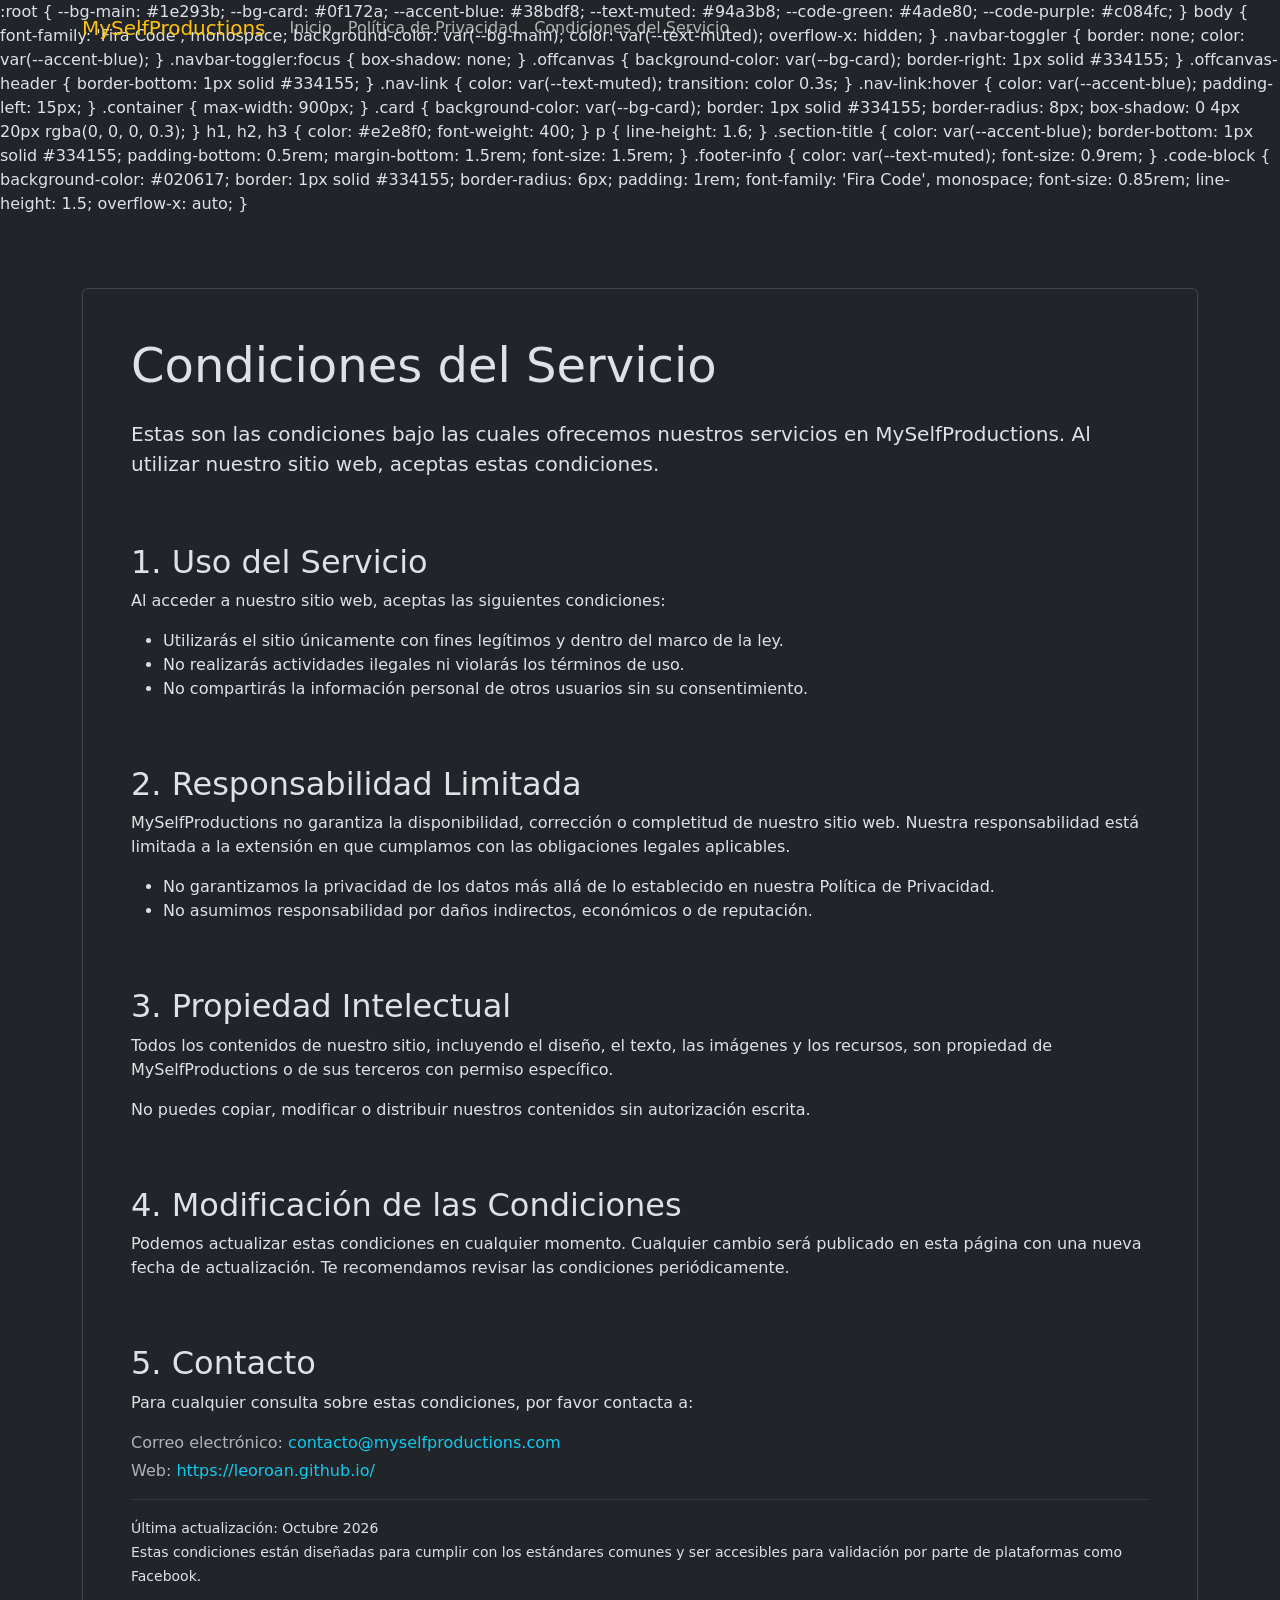
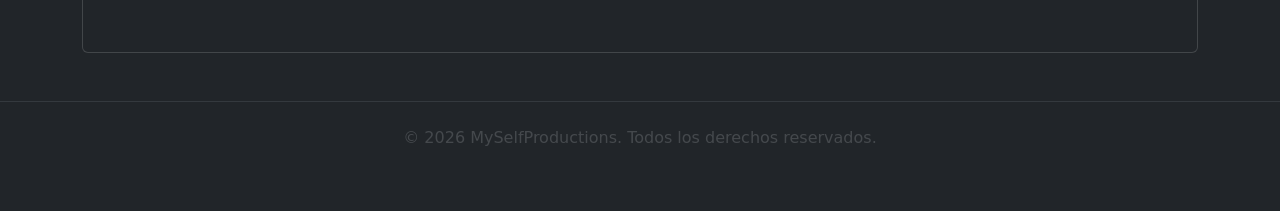
==== condiciones.html @ 39c14593 "Agregar enlaces a la política de privacidad y condiciones del servicio en index.html; eliminar archi" ====
<!doctype html>
<html lang="es" data-bs-theme="dark">
  <head>
    <meta charset="utf-8">
    <meta name="viewport" content="width=device-width, initial-scale=1">
    <meta name="description" content="Condiciones del Servicio | MySelfProductions">
    <title>Condiciones del Servicio | MySelfProductions</title>
    <link rel="icon" href="./favicon.svg" type="image/svg+xml">
    <link rel="icon" href="./favicon.svg" sizes="any" type="image/svg+xml">

    <!-- Open Graph (Facebook) -->
    <meta property="og:type" content="website">
    <meta property="og:title" content="Condiciones del Servicio | MySelfProductions">
    <meta property="og:description" content="Conoce las condiciones bajo las cuales ofrecemos nuestros servicios en MySelfProductions.">
    <meta property="og:url" content="https://leoroan.github.io/condiciones.html">
    <meta property="og:site_name" content="MySelfProductions">
    <meta property="og:image" content="https://leoroan.github.io/assets/og-image.png">
    <meta property="og:image:alt" content="MySelfProductions - Condiciones del Servicio">

    <!-- Twitter Card -->
    <meta name="twitter:card" content="summary_large_image">
    <meta name="twitter:title" content="Condiciones del Servicio | MySelfProductions">
    <meta name="twitter:description" content="Conoce las condiciones bajo las cuales ofrecemos nuestros servicios en MySelfProductions.">

    <link rel="preconnect" href="https://fonts.googleapis.com">
    <link rel="preconnect" href="https://fonts.gstatic.com" crossorigin>
    <link href="https://fonts.googleapis.com/css2?family=Fira+Code:wght@300;400;600&display=swap" rel="stylesheet">

    <link rel="stylesheet" href="https://cdn.jsdelivr.net/npm/bootstrap@5.3.3/dist/css/bootstrap.min.css" integrity="sha384-QWTKZyjpPEjISv5WaRU9OFeRpok6YctnYmDr5pNlyT2bRjXh0JMhjY6hW+ALEwIH" crossorigin="anonymous">
    <link rel="stylesheet" href="https://cdn.jsdelivr.net/npm/bootstrap-icons@1.11.3/font/bootstrap-icons.min.css">

    <style id="page-style"></style>

    <!-- Estilos -->
    :root {
      --bg-main: #1e293b;
      --bg-card: #0f172a;
      --accent-blue: #38bdf8;
      --text-muted: #94a3b8;
      --code-green: #4ade80;
      --code-purple: #c084fc;
    }
    body {
      font-family: 'Fira Code', monospace;
      background-color: var(--bg-main);
      color: var(--text-muted);
      overflow-x: hidden;
    }
    .navbar-toggler { border: none; color: var(--accent-blue); }
    .navbar-toggler:focus { box-shadow: none; }
    .offcanvas {
      background-color: var(--bg-card);
      border-right: 1px solid #334155;
    }
    .offcanvas-header { border-bottom: 1px solid #334155; }
    .nav-link {
      color: var(--text-muted);
      transition: color 0.3s;
    }
    .nav-link:hover {
      color: var(--accent-blue);
      padding-left: 15px;
    }
    .container { max-width: 900px; }
    .card {
      background-color: var(--bg-card);
      border: 1px solid #334155;
      border-radius: 8px;
      box-shadow: 0 4px 20px rgba(0, 0, 0, 0.3);
    }
    h1, h2, h3 { color: #e2e8f0; font-weight: 400; }
    p { line-height: 1.6; }
    .section-title {
      color: var(--accent-blue);
      border-bottom: 1px solid #334155;
      padding-bottom: 0.5rem;
      margin-bottom: 1.5rem;
      font-size: 1.5rem;
    }
    .footer-info { color: var(--text-muted); font-size: 0.9rem; }
    .code-block {
      background-color: #020617;
      border: 1px solid #334155;
      border-radius: 6px;
      padding: 1rem;
      font-family: 'Fira Code', monospace;
      font-size: 0.85rem;
      line-height: 1.5;
      overflow-x: auto;
    }
  </head>
  <body>
    <div id="loader-wrapper">
      <div class="spinner-border text-light" role="status">
        <span class="visually-hidden">Cargando...</span>
      </div>
    </div>
    <nav class="navbar navbar-expand-lg fixed-top">
      <div class="container">
        <a class="navbar-brand fw-medium" href="./index.html">
          <span class="text-warning">MySelfProductions</span>
        </a>
        <button class="navbar-toggler" type="button" data-bs-toggle="offcanvas" data-bs-target="#offcanvasNavbar">
          <i class="bi bi-list"></i>
        </button>
        <div class="offcanvas offcanvas-end" tabindex="-1" id="offcanvasNavbar">
          <div class="offcanvas-header">
            <h5 class="offcanvas-title">Menú</h5>
          </div>
          <div class="offcanvas-body">
            <ul class="navbar-nav">
              <li class="nav-item"><a class="nav-link" href="./index.html">Inicio</a></li>
              <li class="nav-item"><a class="nav-link" href="./politica-privacidad.html">Política de Privacidad</a></li>
              <li class="nav-item"><a class="nav-link" href="./condiciones.html">Condiciones del Servicio</a></li>
            </ul>
          </div>
        </div>
      </div>
    </nav>
    <main class="container mt-5 pt-4">
      <div class="card p-4 p-md-5">
        <h1 class="display-5 mb-4">Condiciones del Servicio</h1>
        <p class="lead">Estas son las condiciones bajo las cuales ofrecemos nuestros servicios en MySelfProductions. Al utilizar nuestro sitio web, aceptas estas condiciones.</p>

        <div class="my-4"></div>

        <h2 class="section-title">1. Uso del Servicio</h2>
        <p>Al acceder a nuestro sitio web, aceptas las siguientes condiciones:</p>
        <ul>
          <li>Utilizarás el sitio únicamente con fines legítimos y dentro del marco de la ley.</li>
          <li>No realizarás actividades ilegales ni violarás los términos de uso.</li>
          <li>No compartirás la información personal de otros usuarios sin su consentimiento.</li>
        </ul>

        <div class="my-4"></div>

        <h2 class="section-title">2. Responsabilidad Limitada</h2>
        <p>MySelfProductions no garantiza la disponibilidad, corrección o completitud de nuestro sitio web. Nuestra responsabilidad está limitada a la extensión en que cumplamos con las obligaciones legales aplicables.</p>
        <ul>
          <li>No garantizamos la privacidad de los datos más allá de lo establecido en nuestra Política de Privacidad.</li>
          <li>No asumimos responsabilidad por daños indirectos, económicos o de reputación.</li>
        </ul>

        <div class="my-4"></div>

        <h2 class="section-title">3. Propiedad Intelectual</h2>
        <p>Todos los contenidos de nuestro sitio, incluyendo el diseño, el texto, las imágenes y los recursos, son propiedad de MySelfProductions o de sus terceros con permiso específico.</p>
        <p>No puedes copiar, modificar o distribuir nuestros contenidos sin autorización escrita.</p>

        <div class="my-4"></div>

        <h2 class="section-title">4. Modificación de las Condiciones</h2>
        <p>Podemos actualizar estas condiciones en cualquier momento. Cualquier cambio será publicado en esta página con una nueva fecha de actualización. Te recomendamos revisar las condiciones periódicamente.</p>

        <div class="my-4"></div>

        <h2 class="section-title">5. Contacto</h2>
        <p>Para cualquier consulta sobre estas condiciones, por favor contacta a:</p>
        <div class="code-block">
          <p class="mb-1"><span class="text-muted">Correo electrónico:</span> <span class="text-info">contacto@myselfproductions.com</span></p>
          <p class="mb-0"><span class="text-muted">Web:</span> <span class="text-info">https://leoroan.github.io/</span></p>
        </div>

        <hr class="border-secondary opacity-25">

        <p class="footer-info">
          <small>Última actualización: Octubre 2026<br>Estas condiciones están diseñadas para cumplir con los estándares comunes y ser accesibles para validación por parte de plataformas como Facebook.</small>
        </p>
      </div>
    </main>

    <!-- Footer -->
    <footer class="text-center py-4 mt-5 border-top border-secondary opacity-25">
      <p class="text-muted mb-0">&copy; 2026 MySelfProductions. Todos los derechos reservados.</p>
    </footer>

    <script src="https://cdn.jsdelivr.net/npm/bootstrap@5.3.3/dist/js/bootstrap.bundle.min.js" integrity="sha384-YvpcrYf0tY3lHB60NNkmXc5s9fDVZLESaAA55NDzOxhy9GkcIdslK1eN7N6jIeHz" crossorigin="anonymous"></script>

    <script>
      document.addEventListener("DOMContentLoaded", () => {
        const loader = document.getElementById('loader-wrapper');
        setTimeout(() => {
          loader.style.opacity = '0';
          setTimeout(() => loader.style.display = 'none', 500);
        }, 800);
      });
    </script>
  </body>
</html>
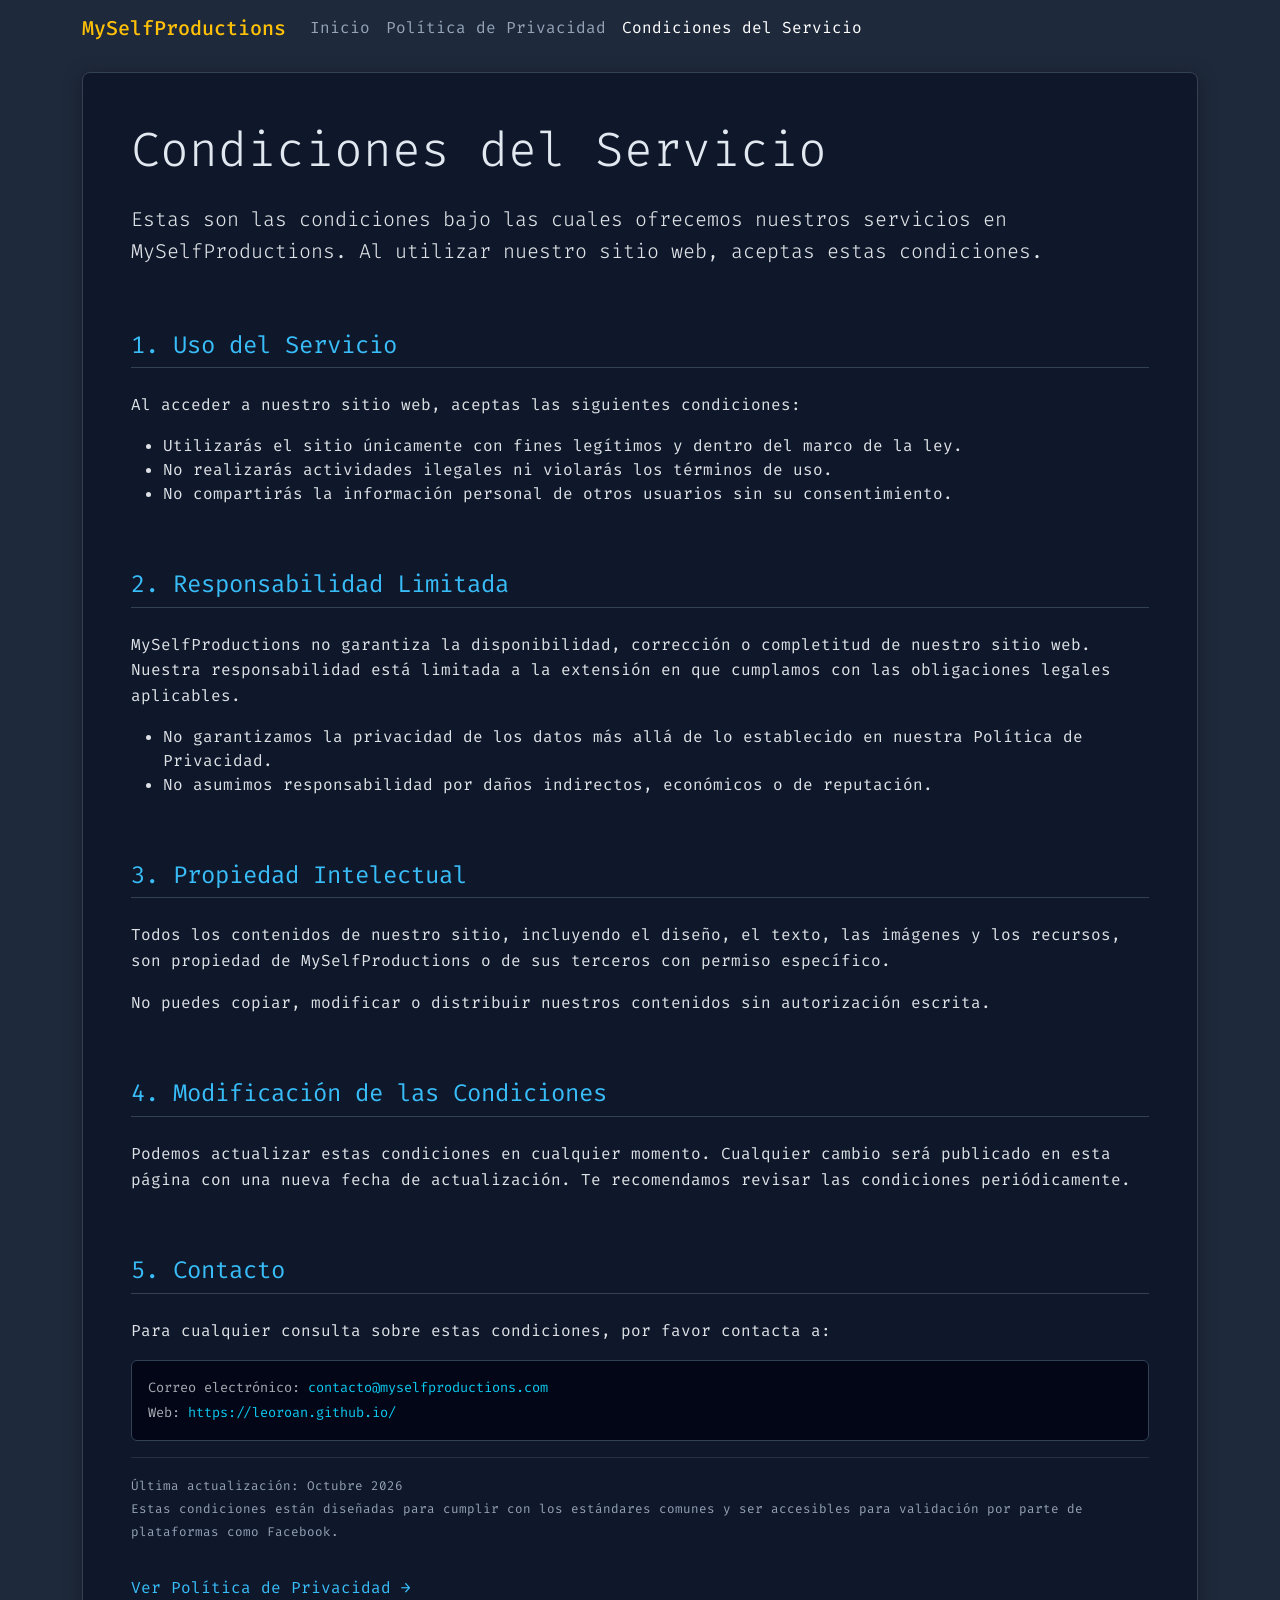
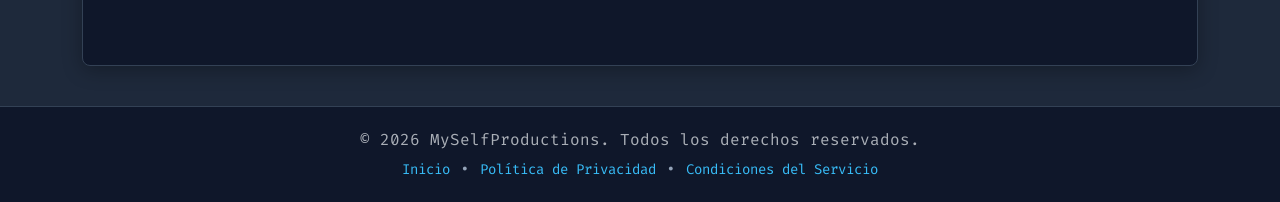
==== commit a3736adc: "Agregar página de Política de Privacidad y actualizar Condiciones del Servicio con enlaces y estilos" ====
--- a/condiciones.html
+++ b/condiciones.html
@@ -1,117 +1,34 @@
 <!doctype html>
 <html lang="es" data-bs-theme="dark">
   <head>
-    <meta charset="utf-8">
-    <meta name="viewport" content="width=device-width, initial-scale=1">
-    <meta name="description" content="Condiciones del Servicio | MySelfProductions">
+    <meta charset="utf-8" />
+    <meta name="viewport" content="width=device-width, initial-scale=1" />
+    <meta name="description" content="Condiciones del Servicio | MySelfProductions" />
     <title>Condiciones del Servicio | MySelfProductions</title>
-    <link rel="icon" href="./favicon.svg" type="image/svg+xml">
-    <link rel="icon" href="./favicon.svg" sizes="any" type="image/svg+xml">
-
-    <!-- Open Graph (Facebook) -->
-    <meta property="og:type" content="website">
-    <meta property="og:title" content="Condiciones del Servicio | MySelfProductions">
-    <meta property="og:description" content="Conoce las condiciones bajo las cuales ofrecemos nuestros servicios en MySelfProductions.">
-    <meta property="og:url" content="https://leoroan.github.io/condiciones.html">
-    <meta property="og:site_name" content="MySelfProductions">
-    <meta property="og:image" content="https://leoroan.github.io/assets/og-image.png">
-    <meta property="og:image:alt" content="MySelfProductions - Condiciones del Servicio">
-
-    <!-- Twitter Card -->
-    <meta name="twitter:card" content="summary_large_image">
-    <meta name="twitter:title" content="Condiciones del Servicio | MySelfProductions">
-    <meta name="twitter:description" content="Conoce las condiciones bajo las cuales ofrecemos nuestros servicios en MySelfProductions.">
-
-    <link rel="preconnect" href="https://fonts.googleapis.com">
-    <link rel="preconnect" href="https://fonts.gstatic.com" crossorigin>
-    <link href="https://fonts.googleapis.com/css2?family=Fira+Code:wght@300;400;600&display=swap" rel="stylesheet">
-
-    <link rel="stylesheet" href="https://cdn.jsdelivr.net/npm/bootstrap@5.3.3/dist/css/bootstrap.min.css" integrity="sha384-QWTKZyjpPEjISv5WaRU9OFeRpok6YctnYmDr5pNlyT2bRjXh0JMhjY6hW+ALEwIH" crossorigin="anonymous">
-    <link rel="stylesheet" href="https://cdn.jsdelivr.net/npm/bootstrap-icons@1.11.3/font/bootstrap-icons.min.css">
-
-    <style id="page-style"></style>
-
-    <!-- Estilos -->
-    :root {
-      --bg-main: #1e293b;
-      --bg-card: #0f172a;
-      --accent-blue: #38bdf8;
-      --text-muted: #94a3b8;
-      --code-green: #4ade80;
-      --code-purple: #c084fc;
-    }
-    body {
-      font-family: 'Fira Code', monospace;
-      background-color: var(--bg-main);
-      color: var(--text-muted);
-      overflow-x: hidden;
-    }
-    .navbar-toggler { border: none; color: var(--accent-blue); }
-    .navbar-toggler:focus { box-shadow: none; }
-    .offcanvas {
-      background-color: var(--bg-card);
-      border-right: 1px solid #334155;
-    }
-    .offcanvas-header { border-bottom: 1px solid #334155; }
-    .nav-link {
-      color: var(--text-muted);
-      transition: color 0.3s;
-    }
-    .nav-link:hover {
-      color: var(--accent-blue);
-      padding-left: 15px;
-    }
-    .container { max-width: 900px; }
-    .card {
-      background-color: var(--bg-card);
-      border: 1px solid #334155;
-      border-radius: 8px;
-      box-shadow: 0 4px 20px rgba(0, 0, 0, 0.3);
-    }
-    h1, h2, h3 { color: #e2e8f0; font-weight: 400; }
-    p { line-height: 1.6; }
-    .section-title {
-      color: var(--accent-blue);
-      border-bottom: 1px solid #334155;
-      padding-bottom: 0.5rem;
-      margin-bottom: 1.5rem;
-      font-size: 1.5rem;
-    }
-    .footer-info { color: var(--text-muted); font-size: 0.9rem; }
-    .code-block {
-      background-color: #020617;
-      border: 1px solid #334155;
-      border-radius: 6px;
-      padding: 1rem;
-      font-family: 'Fira Code', monospace;
-      font-size: 0.85rem;
-      line-height: 1.5;
-      overflow-x: auto;
-    }
+    <link rel="icon" href="./favicon.svg" type="image/svg+xml" />
+    <link rel="icon" href="./favicon.svg" sizes="any" type="image/svg+xml" />
+    <link rel="preconnect" href="https://fonts.googleapis.com" />
+    <link rel="preconnect" href="https://fonts.gstatic.com" crossorigin />
+    <link href="https://fonts.googleapis.com/css2?family=Fira+Code:wght@300;400;600&display=swap" rel="stylesheet" />
+    <link href="https://cdn.jsdelivr.net/npm/bootstrap@5.3.3/dist/css/bootstrap.min.css" rel="stylesheet" />
+    <link rel="stylesheet" href="https://cdn.jsdelivr.net/npm/bootstrap-icons@1.11.3/font/bootstrap-icons.min.css" />
+    <link rel="stylesheet" href="./styles.css" />
   </head>
   <body>
     <div id="loader-wrapper">
-      <div class="spinner-border text-light" role="status">
-        <span class="visually-hidden">Cargando...</span>
-      </div>
+      <div class="spinner-border text-light" role="status" style="width:3rem;height:3rem"><span class="visually-hidden">Cargando...</span></div>
     </div>
     <nav class="navbar navbar-expand-lg fixed-top">
       <div class="container">
-        <a class="navbar-brand fw-medium" href="./index.html">
-          <span class="text-warning">MySelfProductions</span>
-        </a>
-        <button class="navbar-toggler" type="button" data-bs-toggle="offcanvas" data-bs-target="#offcanvasNavbar">
-          <i class="bi bi-list"></i>
-        </button>
+        <a class="navbar-brand fw-medium" href="./index.html"><span class="text-warning">MySelfProductions</span></a>
+        <button class="navbar-toggler" type="button" data-bs-toggle="offcanvas" data-bs-target="#offcanvasNavbar"><i class="bi bi-list"></i></button>
         <div class="offcanvas offcanvas-end" tabindex="-1" id="offcanvasNavbar">
-          <div class="offcanvas-header">
-            <h5 class="offcanvas-title">Menú</h5>
-          </div>
+          <div class="offcanvas-header"><h5 class="offcanvas-title">Menú</h5><button type="button" class="btn-close" data-bs-dismiss="offcanvas"></button></div>
           <div class="offcanvas-body">
-            <ul class="navbar-nav">
+            <ul class="navbar-nav me-auto mb-2 mb-lg-0">
               <li class="nav-item"><a class="nav-link" href="./index.html">Inicio</a></li>
               <li class="nav-item"><a class="nav-link" href="./politica-privacidad.html">Política de Privacidad</a></li>
-              <li class="nav-item"><a class="nav-link" href="./condiciones.html">Condiciones del Servicio</a></li>
+              <li class="nav-item"><a class="nav-link active" href="./condiciones.html">Condiciones del Servicio</a></li>
             </ul>
           </div>
         </div>
@@ -121,69 +38,38 @@
       <div class="card p-4 p-md-5">
         <h1 class="display-5 mb-4">Condiciones del Servicio</h1>
         <p class="lead">Estas son las condiciones bajo las cuales ofrecemos nuestros servicios en MySelfProductions. Al utilizar nuestro sitio web, aceptas estas condiciones.</p>
-
         <div class="my-4"></div>
-
         <h2 class="section-title">1. Uso del Servicio</h2>
         <p>Al acceder a nuestro sitio web, aceptas las siguientes condiciones:</p>
-        <ul>
-          <li>Utilizarás el sitio únicamente con fines legítimos y dentro del marco de la ley.</li>
-          <li>No realizarás actividades ilegales ni violarás los términos de uso.</li>
-          <li>No compartirás la información personal de otros usuarios sin su consentimiento.</li>
-        </ul>
-
+        <ul><li>Utilizarás el sitio únicamente con fines legítimos y dentro del marco de la ley.</li><li>No realizarás actividades ilegales ni violarás los términos de uso.</li><li>No compartirás la información personal de otros usuarios sin su consentimiento.</li></ul>
         <div class="my-4"></div>
-
         <h2 class="section-title">2. Responsabilidad Limitada</h2>
         <p>MySelfProductions no garantiza la disponibilidad, corrección o completitud de nuestro sitio web. Nuestra responsabilidad está limitada a la extensión en que cumplamos con las obligaciones legales aplicables.</p>
-        <ul>
-          <li>No garantizamos la privacidad de los datos más allá de lo establecido en nuestra Política de Privacidad.</li>
-          <li>No asumimos responsabilidad por daños indirectos, económicos o de reputación.</li>
-        </ul>
-
+        <ul><li>No garantizamos la privacidad de los datos más allá de lo establecido en nuestra Política de Privacidad.</li><li>No asumimos responsabilidad por daños indirectos, económicos o de reputación.</li></ul>
         <div class="my-4"></div>
-
         <h2 class="section-title">3. Propiedad Intelectual</h2>
         <p>Todos los contenidos de nuestro sitio, incluyendo el diseño, el texto, las imágenes y los recursos, son propiedad de MySelfProductions o de sus terceros con permiso específico.</p>
         <p>No puedes copiar, modificar o distribuir nuestros contenidos sin autorización escrita.</p>
-
         <div class="my-4"></div>
-
         <h2 class="section-title">4. Modificación de las Condiciones</h2>
         <p>Podemos actualizar estas condiciones en cualquier momento. Cualquier cambio será publicado en esta página con una nueva fecha de actualización. Te recomendamos revisar las condiciones periódicamente.</p>
-
         <div class="my-4"></div>
-
         <h2 class="section-title">5. Contacto</h2>
         <p>Para cualquier consulta sobre estas condiciones, por favor contacta a:</p>
-        <div class="code-block">
-          <p class="mb-1"><span class="text-muted">Correo electrónico:</span> <span class="text-info">contacto@myselfproductions.com</span></p>
-          <p class="mb-0"><span class="text-muted">Web:</span> <span class="text-info">https://leoroan.github.io/</span></p>
-        </div>
-
-        <hr class="border-secondary opacity-25">
-
-        <p class="footer-info">
-          <small>Última actualización: Octubre 2026<br>Estas condiciones están diseñadas para cumplir con los estándares comunes y ser accesibles para validación por parte de plataformas como Facebook.</small>
-        </p>
+        <div class="code-block"><p class="mb-1"><span class="text-muted">Correo electrónico:</span> <span class="text-info">contacto@myselfproductions.com</span></p><p class="mb-0"><span class="text-muted">Web:</span> <span class="text-info">https://leoroan.github.io/</span></p></div>
+        <hr class="border-secondary opacity-25" />
+        <p class="footer-info"><small>Última actualización: Octubre 2026<br>Estas condiciones están diseñadas para cumplir con los estándares comunes y ser accesibles para validación por parte de plataformas como Facebook.</small></p>
+        <p class="mt-3"><a href="./politica-privacidad.html" class="btn-custom-link">Ver Política de Privacidad →</a></p>
       </div>
     </main>
+    <footer class="footer text-center">
+      <div class="container">
+        <p class="text-muted mb-1">&copy; 2026 MySelfProductions. Todos los derechos reservados.</p>
+        <p class="mb-0"><a href="./index.html" class="btn-custom-link small">Inicio</a> • <a href="./politica-privacidad.html" class="btn-custom-link small">Política de Privacidad</a> • <a href="./condiciones.html" class="btn-custom-link small">Condiciones del Servicio</a></p>
+      </div>
+    </footer>
+    <script src="https://cdn.jsdelivr.net/npm/bootstrap@5.3.3/dist/js/bootstrap.bundle.min.js"></script>
+    <script>document.addEventListener("DOMContentLoaded",()=>{const l=document.getElementById("loader-wrapper");setTimeout(()=>{l.style.opacity="0";setTimeout(()=>l.style.display="none",500);},800);});</script>
+  </body>
+</html>
 
-    <!-- Footer -->
-    <footer class="text-center py-4 mt-5 border-top border-secondary opacity-25">
-      <p class="text-muted mb-0">&copy; 2026 MySelfProductions. Todos los derechos reservados.</p>
-    </footer>
-
-    <script src="https://cdn.jsdelivr.net/npm/bootstrap@5.3.3/dist/js/bootstrap.bundle.min.js" integrity="sha384-YvpcrYf0tY3lHB60NNkmXc5s9fDVZLESaAA55NDzOxhy9GkcIdslK1eN7N6jIeHz" crossorigin="anonymous"></script>
-
-    <script>
-      document.addEventListener("DOMContentLoaded", () => {
-        const loader = document.getElementById('loader-wrapper');
-        setTimeout(() => {
-          loader.style.opacity = '0';
-          setTimeout(() => loader.style.display = 'none', 500);
-        }, 800);
-      });
-    </script>
-  </body>
-</html>
--- a/styles.css
+++ b/styles.css
@@ -0,0 +1,216 @@
+/* Shared styles for MySelfProductions web pages */
+:root {
+    /* Paleta Pastel Oscura 'Coder' */
+    --bg-main: #1e293b;
+    --bg-card: #0f172a;
+    --accent-blue: #38bdf8;
+    --text-muted: #94a3b8;
+    --code-green: #4ade80;
+    --code-purple: #c084fc;
+}
+
+body {
+    font-family: 'Fira Code', monospace;
+    background-color: var(--bg-main);
+    color: var(--text-muted);
+    overflow-x: hidden;
+}
+
+/* Loading Spinner Overlay */
+#loader-wrapper {
+    position: fixed;
+    top: 0;
+    left: 0;
+    width: 100%;
+    height: 100%;
+    background-color: var(--bg-card);
+    z-index: 9999;
+    display: flex;
+    justify-content: center;
+    align-items: center;
+    transition: opacity 0.5s ease-out;
+}
+
+/* Navbar Minimalista */
+.navbar-toggler {
+    border: none;
+    color: var(--accent-blue);
+}
+
+.navbar-toggler:focus {
+    box-shadow: none;
+}
+
+/* Offcanvas (Sidebar) */
+.offcanvas {
+    background-color: var(--bg-card);
+    border-right: 1px solid #334155;
+}
+
+.offcanvas-header {
+    border-bottom: 1px solid #334155;
+}
+
+.nav-link {
+    color: var(--text-muted);
+    transition: color 0.3s;
+}
+
+.nav-link:hover {
+    color: var(--accent-blue);
+    padding-left: 15px;
+}
+
+/* Content Card */
+.card {
+    background-color: var(--bg-card);
+    border: 1px solid #334155;
+    border-radius: 8px;
+    box-shadow: 0 4px 20px rgba(0, 0, 0, 0.3);
+}
+
+h1, h2, h3 {
+    color: #e2e8f0;
+    font-weight: 400;
+}
+
+p {
+    line-height: 1.6;
+}
+
+/* Section Titles */
+.section-title {
+    color: var(--accent-blue);
+    border-bottom: 1px solid #334155;
+    padding-bottom: 0.5rem;
+    margin-bottom: 1.5rem;
+    font-size: 1.5rem;
+}
+
+/* Footer Info */
+.footer-info {
+    color: var(--text-muted);
+    font-size: 0.9rem;
+}
+
+/* Code Block */
+.code-block {
+    background-color: #020617;
+    border: 1px solid #334155;
+    border-radius: 6px;
+    padding: 1rem;
+    font-family: 'Fira Code', monospace;
+    font-size: 0.85rem;
+    line-height: 1.5;
+    overflow-x: auto;
+}
+
+/* Typography Highlight */
+.highlight-keyword {
+    color: var(--code-green);
+    font-weight: 600;
+}
+
+.highlight-variable {
+    color: #94a3b8;
+}
+
+.highlight-function {
+    color: var(--code-purple);
+    font-weight: 600;
+}
+
+.highlight-string {
+    color: #f59e0b;
+}
+
+.highlight-comment {
+    color: #64748b;
+    font-style: italic;
+}
+
+.highlight-text {
+    color: #e2e8f0;
+}
+
+.highlight-boolean {
+    color: #f472b6;
+}
+
+.highlight-number {
+    color: #60a5fa;
+}
+
+/* Typing Effect Animation */
+.typing-effect {
+    display: inline-block;
+    overflow: hidden;
+    white-space: nowrap;
+    border-right: 2px solid var(--accent-blue);
+    animation: typing 2.5s steps(30, end), blink 0.75s step-end infinite;
+}
+
+@keyframes typing {
+    from { width: 0; }
+    to { width: 100%; }
+}
+
+@keyframes blink {
+    50% { border-color: transparent; }
+}
+
+/* Window Header Styles */
+.window-header {
+    background-color: #334155;
+    padding: 8px;
+    display: flex;
+    align-items: center;
+    gap: 8px;
+}
+
+.window-body {
+    padding: 20px;
+    font-size: 14px;
+    line-height: 1.8;
+}
+
+/* Window Dots */
+.dot {
+    width: 12px;
+    height: 12px;
+    border-radius: 50%;
+}
+
+.dot-red { background-color: #ef4444; }
+.dot-yellow { background-color: #f59e0b; }
+.dot-green { background-color: #22c55e; }
+
+/* Comment Text */
+.comment-text {
+    color: #64748b;
+    font-style: italic;
+    font-size: 12px;
+    margin-bottom: 20px;
+    border-left: 2px solid #334155;
+    padding-left: 12px;
+}
+
+/* Custom Link Button */
+.btn-custom-link {
+    color: var(--accent-blue);
+    text-decoration: none;
+    transition: color 0.3s;
+}
+
+.btn-custom-link:hover {
+    color: var(--code-green);
+    text-decoration: underline;
+}
+
+/* Footer */
+.footer {
+    background-color: var(--bg-card);
+    border-top: 1px solid #334155;
+    padding: 20px 0;
+    margin-top: 40px;
+}
